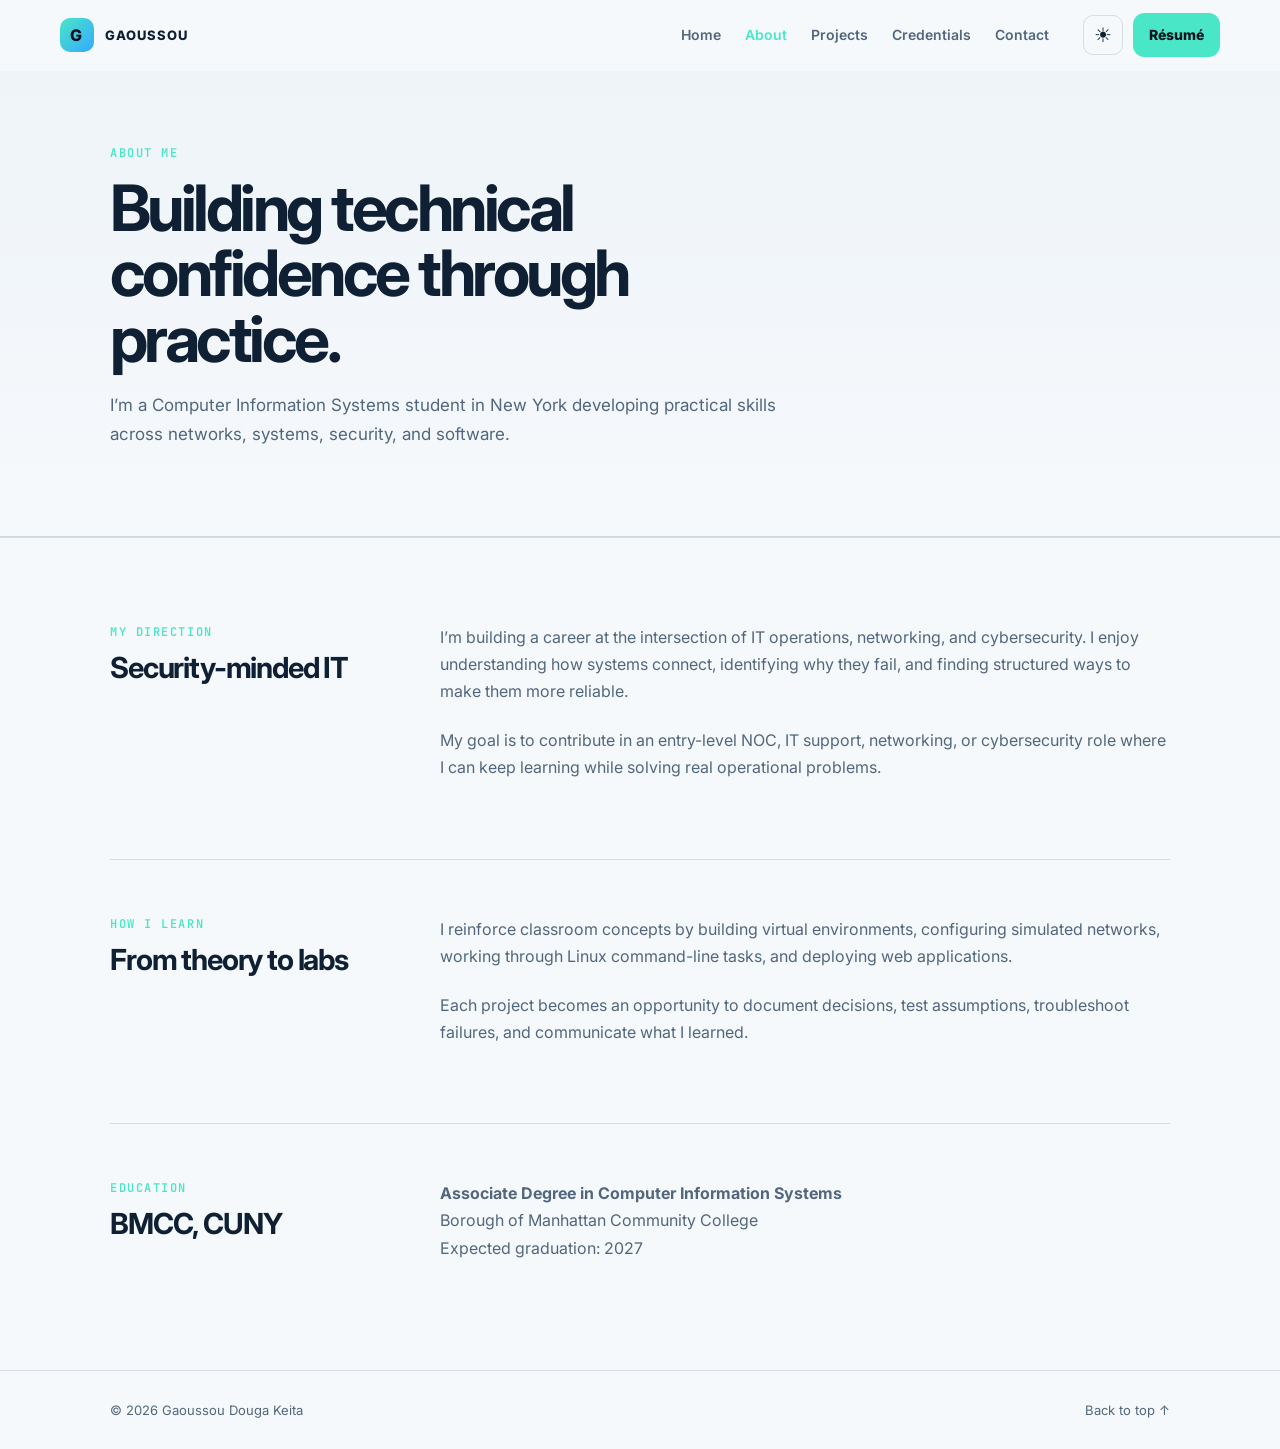
==== about.html @ 021701f7 "Build responsive portfolio with editable content" ====
<!doctype html><html lang="en"><head><meta charset="utf-8"><meta name="viewport" content="width=device-width,initial-scale=1"><meta name="description" content="Learn about Gaoussou Douga Keita's path in networking, cybersecurity, Linux, and IT."><title>About | Gaoussou Douga Keita</title><link rel="preconnect" href="https://fonts.googleapis.com"><link rel="preconnect" href="https://fonts.gstatic.com" crossorigin><link href="https://fonts.googleapis.com/css2?family=Inter:wght@400;500;600;700;800&family=JetBrains+Mono:wght@500;600&display=swap" rel="stylesheet"><link rel="stylesheet" href="Zerofade.css"><link rel="stylesheet" href="refinements.css"><link rel="stylesheet" href="multipage.css"><script src="Script.js" defer></script></head><body><a class="skip-link" href="#main-content">Skip to content</a>
<header class="site-header" id="top"><div class="nav-wrap"><a class="brand" href="index.html"><span class="brand-mark">G</span><span>Gaoussou</span></a><button class="nav-toggle" id="nav-toggle" type="button" aria-expanded="false" aria-controls="main-nav"><span class="sr-only">Open navigation</span><span></span><span></span><span></span></button><nav class="nav" id="main-nav" aria-label="Primary navigation"><a href="index.html">Home</a><a href="about.html" aria-current="page">About</a><a href="projects.html">Projects</a><a href="credentials.html">Credentials</a><a href="index.html#contact">Contact</a></nav><div class="nav-actions"><button class="icon-button" id="theme-toggle" type="button" aria-label="Switch theme">☾</button><a class="button button-small" href="resume.html">Résumé</a></div></div></header>
<main id="main-content"><section class="page-hero"><div class="shell reveal"><p class="section-kicker">About me</p><h1>Building technical confidence through practice.</h1><p>I’m a Computer Information Systems student in New York developing practical skills across networks, systems, security, and software.</p></div></section><section class="section"><div class="shell content-stack reveal"><article class="content-row"><div><p class="section-kicker">My direction</p><h2>Security-minded IT</h2></div><div class="prose"><p>I’m building a career at the intersection of IT operations, networking, and cybersecurity. I enjoy understanding how systems connect, identifying why they fail, and finding structured ways to make them more reliable.</p><p>My goal is to contribute in an entry-level NOC, IT support, networking, or cybersecurity role where I can keep learning while solving real operational problems.</p></div></article><article class="content-row"><div><p class="section-kicker">How I learn</p><h2>From theory to labs</h2></div><div class="prose"><p>I reinforce classroom concepts by building virtual environments, configuring simulated networks, working through Linux command-line tasks, and deploying web applications.</p><p>Each project becomes an opportunity to document decisions, test assumptions, troubleshoot failures, and communicate what I learned.</p></div></article><article class="content-row"><div><p class="section-kicker">Education</p><h2>BMCC, CUNY</h2></div><div class="prose"><p><strong>Associate Degree in Computer Information Systems</strong><br>Borough of Manhattan Community College<br>Expected graduation: 2027</p></div></article></div></section></main><footer><div class="shell"><p>© <span id="year">2026</span> Gaoussou Douga Keita</p><a href="#top">Back to top ↑</a></div></footer></body></html>
---- Zerofade.css ----
:root{--bg:#07111f;--bg2:#0b1728;--panel:#0f1e31;--text:#e9f0f7;--muted:#9aabc0;--line:rgba(160,190,215,.16);--accent:#49e6c7;--accent2:#35a9ff;--shadow:0 24px 70px rgba(0,0,0,.28);--radius:20px;color-scheme:dark}*{box-sizing:border-box}html{scroll-behavior:smooth;scroll-padding-top:90px}body{margin:0;background:var(--bg);color:var(--text);font:400 16px/1.7 Inter,system-ui,sans-serif;-webkit-font-smoothing:antialiased}body.light{--bg:#f6f9fc;--bg2:#edf3f8;--panel:#fff;--text:#102034;--muted:#52677d;--line:rgba(20,60,90,.14);--shadow:0 24px 70px rgba(26,57,88,.12);color-scheme:light}a{color:inherit}img{max-width:100%;display:block}button,a{-webkit-tap-highlight-color:transparent}.shell{width:min(1160px,calc(100% - 40px));margin:auto}.sr-only{position:absolute;width:1px;height:1px;padding:0;margin:-1px;overflow:hidden;clip:rect(0,0,0,0);white-space:nowrap;border:0}.skip-link{position:fixed;left:16px;top:-80px;background:var(--accent);color:#07111f;padding:10px 16px;z-index:1000;font-weight:800;text-decoration:none;border-radius:8px}.skip-link:focus{top:16px}.site-header{position:fixed;inset:0 0 auto;z-index:100;background:rgba(7,17,31,.8);border-bottom:1px solid transparent;backdrop-filter:blur(16px);transition:.25s}.light .site-header{background:rgba(246,249,252,.85)}.site-header.scrolled{border-color:var(--line)}.nav-wrap{width:min(1240px,calc(100% - 40px));height:76px;margin:auto;display:flex;align-items:center;gap:34px}.brand{display:flex;align-items:center;gap:11px;text-decoration:none;font-weight:800;text-transform:uppercase;letter-spacing:.08em;font-size:13px}.brand-mark{display:grid;place-items:center;width:34px;height:34px;background:linear-gradient(135deg,var(--accent),var(--accent2));color:#06111d;border-radius:10px;font:800 16px Inter}.nav{display:flex;gap:28px;margin-left:auto}.nav a{color:var(--muted);font-size:14px;font-weight:600;text-decoration:none;transition:.2s}.nav a:hover,.nav a:focus-visible{color:var(--accent)}.nav-actions{display:flex;align-items:center;gap:10px}.icon-button{width:40px;height:40px;border:1px solid var(--line);border-radius:10px;background:transparent;color:var(--text);font-size:20px;cursor:pointer}.button{display:inline-flex;align-items:center;justify-content:center;gap:10px;border:1px solid var(--accent);border-radius:11px;padding:13px 20px;background:var(--accent);color:#06131e;text-decoration:none;font-weight:800;font-size:14px;transition:transform .2s,box-shadow .2s}.button:hover{transform:translateY(-2px);box-shadow:0 12px 32px rgba(73,230,199,.2)}.button-small{padding:9px 15px}.button-ghost{background:transparent;color:var(--text);border-color:var(--line)}.nav-toggle{display:none;border:0;background:none;padding:8px;cursor:pointer}.nav-toggle>span:not(.sr-only){display:block;width:23px;height:2px;margin:5px;background:var(--text);transition:.2s}.hero{position:relative;overflow:hidden;padding:150px 0 90px;min-height:760px;display:flex;align-items:center}.hero-glow{position:absolute;width:700px;height:700px;right:-220px;top:-200px;background:radial-gradient(circle,rgba(53,169,255,.14),transparent 68%);pointer-events:none}.hero-grid{display:grid;grid-template-columns:1.1fr .9fr;align-items:center;gap:80px}.eyebrow,.section-kicker,.project-number{font:600 12px JetBrains Mono,monospace;text-transform:uppercase;letter-spacing:.13em;color:var(--accent)}.status-dot{display:inline-block;width:8px;height:8px;margin-right:8px;background:var(--accent);border-radius:50%;box-shadow:0 0 0 6px rgba(73,230,199,.1)}h1,h2,h3,p{margin-top:0}h1{font-size:clamp(48px,6.3vw,82px);line-height:1.02;letter-spacing:-.055em;margin:24px 0 28px;max-width:850px}h1 span{color:transparent;background:linear-gradient(100deg,var(--accent),var(--accent2));background-clip:text;-webkit-background-clip:text}h2{font-size:clamp(34px,4vw,54px);line-height:1.08;letter-spacing:-.04em;margin:10px 0 30px}h3{font-size:22px;line-height:1.25}.hero-lead{font-size:18px;color:var(--muted);max-width:680px}.button-row{display:flex;gap:12px;margin-top:34px}.quick-facts{display:flex;list-style:none;padding:28px 0 0;margin:38px 0 0;border-top:1px solid var(--line)}.quick-facts li{display:flex;flex-direction:column;min-width:145px}.quick-facts strong{font-size:18px}.quick-facts span{font-size:12px;color:var(--muted)}.hero-panel{position:relative;background:linear-gradient(145deg,rgba(15,30,49,.95),rgba(10,23,40,.8));border:1px solid var(--line);border-radius:var(--radius);box-shadow:var(--shadow);overflow:hidden;min-height:490px}.panel-top{height:48px;border-bottom:1px solid var(--line);display:flex;align-items:center;gap:7px;padding:0 16px}.panel-top span{width:9px;height:9px;border-radius:50%;background:#ff6b6b}.panel-top span:nth-child(2){background:#ffd166}.panel-top span:nth-child(3){background:var(--accent)}.panel-top code{margin-left:auto;color:var(--muted);font-size:11px}.terminal{padding:24px;font:500 12px/1.55 JetBrains Mono,monospace}.terminal p{margin-bottom:3px}.terminal b{color:var(--accent)}.terminal .output{color:var(--muted);margin:0 0 14px 16px}.terminal .success{color:var(--accent);margin-left:16px}.profile-image-wrap{position:absolute;right:-10px;bottom:-90px;width:64%;opacity:.74;mask-image:linear-gradient(to bottom,#000 65%,transparent 96%)}.section{padding:110px 0;border-top:1px solid var(--line)}.section-alt{background:var(--bg2)}.two-column{display:grid;grid-template-columns:.9fr 1.1fr;gap:100px}.prose{color:var(--muted);font-size:18px;padding-top:36px}.prose p{margin-bottom:22px}.skills-grid{display:grid;grid-template-columns:repeat(3,1fr);gap:18px;margin-top:50px}.skill-card,.project-card{background:var(--panel);border:1px solid var(--line);border-radius:var(--radius);transition:transform .25s,border-color .25s}.skill-card{padding:28px;min-height:300px}.skill-card:hover,.project-card:hover{transform:translateY(-5px);border-color:rgba(73,230,199,.45)}.skill-card>span{font:600 12px JetBrains Mono;color:var(--accent)}.skill-card h3{margin:50px 0 14px}.skill-card p,.project-card p,.section-heading>p,.section-note{color:var(--muted)}.tags{display:flex;gap:7px;flex-wrap:wrap;margin-top:25px}.tags em{font-style:normal;font-size:11px;font-weight:600;color:var(--muted);padding:5px 9px;border:1px solid var(--line);border-radius:99px}.section-heading{display:flex;justify-content:space-between;align-items:end;gap:60px}.section-heading>p{max-width:370px}.projects-grid{display:grid;grid-template-columns:repeat(2,1fr);gap:18px;margin-top:45px}.project-card{overflow:hidden}.project-card.featured{grid-column:1/-1;display:grid;grid-template-columns:1.05fr .95fr}.project-visual{min-height:390px;overflow:hidden}.project-visual img{width:100%;height:100%;object-fit:cover;filter:saturate(.72) contrast(1.04);transition:transform .5s}.project-card:hover .project-visual img{transform:scale(1.025)}.project-body{padding:34px}.featured .project-body{padding:48px}.project-body h3{font-size:27px;margin:10px 0 15px}.text-link{display:inline-block;margin-top:28px;color:var(--accent);font-weight:700;text-decoration:none}.credential{display:flex;align-items:center;justify-content:space-between;background:var(--panel);border:1px solid var(--line);border-radius:16px;padding:25px 28px;max-width:850px;margin-top:42px}.credential>div{display:flex;align-items:center;gap:20px}.credential h3,.credential p{margin:0}.credential p{color:var(--muted);font-size:14px}.credential-icon{display:grid;place-items:center;width:50px;height:50px;border-radius:50%;background:rgba(73,230,199,.1);color:var(--accent);font-size:26px}.status{font-size:12px;font-weight:800;color:#ffd166;padding:7px 11px;border:1px solid rgba(255,209,102,.3);border-radius:99px}.section-note{margin-top:18px;font-size:13px}.contact-section{background:linear-gradient(145deg,var(--bg2),var(--bg))}.contact-grid{display:grid;grid-template-columns:.8fr 1.2fr;gap:100px}.contact-grid>div>p:last-child{color:var(--muted);font-size:18px}.contact-links a{display:grid;grid-template-columns:90px 1fr auto;align-items:center;gap:20px;padding:24px 4px;border-bottom:1px solid var(--line);text-decoration:none;transition:.2s}.contact-links a:hover{color:var(--accent);padding-left:10px}.contact-links span{font-size:12px;text-transform:uppercase;letter-spacing:.1em;color:var(--muted)}.contact-links strong{font-size:15px;overflow-wrap:anywhere}footer{padding:28px 0;border-top:1px solid var(--line);color:var(--muted);font-size:13px}footer .shell{display:flex;justify-content:space-between}footer p{margin:0}footer a{text-decoration:none}.reveal{opacity:0;transform:translateY(18px);transition:opacity .65s,transform .65s}.reveal.visible{opacity:1;transform:none}:focus-visible{outline:3px solid var(--accent);outline-offset:3px}@media(max-width:900px){.nav-toggle{display:block;margin-left:auto}.nav{display:none;position:absolute;top:76px;left:20px;right:20px;padding:20px;background:var(--panel);border:1px solid var(--line);border-radius:14px;box-shadow:var(--shadow);flex-direction:column;gap:6px}.nav.open{display:flex}.nav a{padding:10px}.nav-actions .button{display:none}.hero{padding-top:125px}.hero-grid,.two-column,.contact-grid{grid-template-columns:1fr;gap:45px}.hero-panel{min-height:440px}.skills-grid{grid-template-columns:1fr}.skill-card{min-height:auto}.skill-card h3{margin-top:25px}.section-heading{display:block}.projects-grid{grid-template-columns:1fr}.project-card.featured{grid-column:auto;grid-template-columns:1fr}.project-visual{min-height:280px}.section{padding:80px 0}}@media(max-width:560px){.shell,.nav-wrap{width:min(100% - 28px,1160px)}.nav-actions{display:none}.hero{min-height:auto;padding-bottom:65px}h1{font-size:44px}.hero-grid{gap:45px}.hero-panel{min-height:390px}.terminal{padding:18px}.quick-facts{display:grid;grid-template-columns:repeat(2,1fr);gap:18px}.quick-facts li{min-width:0}.button-row{flex-direction:column}.section{padding:68px 0}.two-column,.contact-grid{gap:20px}.prose{padding-top:0}.project-body,.featured .project-body{padding:26px}.credential{align-items:flex-start;gap:12px}.credential>div{align-items:flex-start}.status{white-space:nowrap}.contact-links a{grid-template-columns:70px 1fr auto;gap:10px}footer .shell{gap:15px;flex-direction:column}}@media(prefers-reduced-motion:reduce){html{scroll-behavior:auto}*,*:before,*:after{animation:none!important;transition:none!important}.reveal{opacity:1;transform:none}}
---- refinements.css ----
/* Scale and content refinements layered over the core visual system. */
.shell{width:min(1060px,calc(100% - 48px))}
.nav-wrap{width:min(1160px,calc(100% - 48px));height:70px}
.nav{gap:24px}
.hero{min-height:650px;padding:125px 0 72px}
.hero-grid{grid-template-columns:1.18fr .82fr;gap:64px}
h1{font-size:clamp(42px,5.2vw,68px);max-width:700px;margin:20px 0 24px}
h2{font-size:clamp(30px,3.5vw,45px);margin-bottom:24px}
.hero-lead{font-size:16px;max-width:610px}
.hero-panel{min-height:410px;max-width:410px;justify-self:end;width:100%}
.terminal{padding:20px;font-size:11px}
.profile-image-wrap{width:49%;right:12px;bottom:-64px;opacity:.68}
.quick-facts{padding-top:22px;margin-top:30px}
.section{padding:86px 0}
.two-column,.contact-grid{gap:72px}
.prose,.contact-grid>div>p:last-child{font-size:16px}
.skills-grid,.projects-grid{margin-top:36px}
.skill-card{padding:25px;min-height:260px}
.skill-card h3{margin-top:36px}
.project-visual{min-height:320px}
.project-body{padding:28px}
.featured .project-body{padding:38px}
.projects-grid{grid-template-columns:repeat(2,minmax(0,1fr))}
.credentials-grid{display:grid;gap:14px;margin-top:36px;max-width:900px}
.credentials-grid .credential{margin-top:0;max-width:none}
.credential-complete{display:grid;grid-template-columns:185px 1fr auto;align-items:center;gap:24px}
.certificate-preview{display:block;overflow:hidden;border:1px solid var(--line);border-radius:10px;background:#fff}
.certificate-preview img{width:100%;aspect-ratio:4/3;object-fit:cover;transition:transform .25s}
.certificate-preview:hover img{transform:scale(1.025)}
.credential-copy h3{margin:4px 0 5px;font-size:18px}
.credential-copy>p:not(.credential-type){margin:0;color:var(--muted);font-size:13px}
.credential-copy .text-link{margin-top:10px;font-size:12px}
.credential-type{margin:0;color:var(--accent);font:600 10px JetBrains Mono,monospace;text-transform:uppercase;letter-spacing:.08em}
.status.complete{color:var(--accent);border-color:rgba(73,230,199,.32)}
@media(max-width:900px){.nav{top:70px}.hero-grid{grid-template-columns:1fr}.hero-copy{max-width:720px}.hero-panel{justify-self:start;max-width:470px}.two-column,.contact-grid{gap:32px}.section{padding:72px 0}.credential-complete{grid-template-columns:155px 1fr}.credential-complete>.status{grid-column:2}}
@media(max-width:560px){.shell,.nav-wrap{width:min(100% - 36px,1060px)}.hero{padding-top:105px}.hero-grid{gap:32px}h1{font-size:38px}.hero-panel{min-height:345px}.profile-image-wrap{width:45%;bottom:-50px}.section{padding:58px 0}.project-visual{min-height:220px}.projects-grid{grid-template-columns:1fr}.credential-complete{display:grid;grid-template-columns:1fr}.certificate-preview{max-width:240px}.credential-complete>.status{grid-column:1}.credential{padding:21px}.contact-links a{padding-block:19px}}
---- multipage.css ----
.page-hero{padding:145px 0 70px;border-bottom:1px solid var(--line);background:linear-gradient(180deg,var(--bg2),var(--bg))}
.page-hero .shell{max-width:900px;margin-left:max(24px,calc((100% - 1060px)/2))}
.page-hero h1{font-size:clamp(40px,5vw,64px);margin:14px 0 20px}
.page-hero p:last-child{max-width:680px;color:var(--muted);font-size:17px}
.overview-grid{display:grid;grid-template-columns:repeat(3,minmax(0,1fr));gap:16px;margin-top:36px}
.overview-card{display:flex;flex-direction:column;min-height:235px;padding:26px;background:var(--panel);border:1px solid var(--line);border-radius:var(--radius);text-decoration:none;transition:.25s}
.overview-card:hover{transform:translateY(-4px);border-color:rgba(73,230,199,.45)}
.overview-card h3{margin:24px 0 10px}.overview-card p{color:var(--muted);font-size:14px}.overview-card b{margin-top:auto;color:var(--accent);font-size:13px}
.content-stack{display:grid;gap:56px}.content-row{display:grid;grid-template-columns:260px 1fr;gap:70px;padding-bottom:55px;border-bottom:1px solid var(--line)}
.content-row:last-child{border:0;padding-bottom:0}.content-row h2{font-size:29px}.content-row .prose{padding:0;font-size:16px}
.project-detail{display:grid;grid-template-columns:.9fr 1.1fr;gap:0;overflow:hidden;background:var(--panel);border:1px solid var(--line);border-radius:var(--radius)}
.project-detail+.project-detail{margin-top:22px}.project-detail-media{min-height:300px;background:var(--bg2)}.project-detail-media img{width:100%;height:100%;object-fit:cover}.project-detail-copy{padding:38px}.project-detail-copy h2{font-size:30px;margin:8px 0 15px}.project-detail-copy>p{color:var(--muted)}
.detail-list{padding-left:18px;color:var(--muted)}.detail-list li{margin-bottom:8px}
.credentials-page-grid{display:grid;grid-template-columns:repeat(2,minmax(280px,360px));gap:22px;align-items:start}
.credential-page-card{display:flex;flex-direction:column;gap:18px;aspect-ratio:1/1;width:100%;padding:22px;background:var(--panel);border:1px solid var(--line);border-radius:18px;overflow:hidden}
.credential-page-card>a:first-child{display:block;height:160px;flex:0 0 160px;overflow:hidden;border:1px solid var(--line);border-radius:11px;background:#fff}
.credential-page-card img{width:100%;height:100%;object-fit:cover;border-radius:10px;transition:transform .25s}.credential-page-card>a:first-child:hover img{transform:scale(1.03)}.credential-page-card h2{font-size:21px;margin:5px 0 8px}.credential-page-card p{color:var(--muted);font-size:12px;line-height:1.5}.credential-page-card .button{padding:7px 11px;font-size:10px;margin-top:1px}.credential-progress{justify-content:center}.credential-progress .credential-icon{width:72px;height:72px;font-size:34px;margin-bottom:8px}
.compact-contact{display:flex;align-items:center;justify-content:space-between;gap:30px;padding:34px;border:1px solid var(--line);background:var(--panel);border-radius:var(--radius)}.compact-contact h2{font-size:30px;margin:0}.compact-contact p{color:var(--muted);margin:7px 0 0}
.nav a[aria-current="page"]{color:var(--accent)}
.certificate-trigger{display:block;height:160px;flex:0 0 160px;padding:0;overflow:hidden;border:1px solid var(--line);border-radius:11px;background:#fff;cursor:zoom-in}.certificate-trigger img{width:100%;height:100%;object-fit:cover;transition:transform .25s}.certificate-trigger:hover img{transform:scale(1.03)}
.project-page-grid{display:grid;grid-template-columns:repeat(3,minmax(0,1fr));gap:20px;align-items:start}.project-square{display:flex;flex-direction:column;min-width:0;aspect-ratio:4/5;overflow:hidden;background:var(--panel);border:1px solid var(--line);border-radius:18px;transition:.25s}.project-square:hover{transform:translateY(-4px);border-color:rgba(73,230,199,.45)}.project-square-media{height:38%;min-height:150px;overflow:hidden;background:var(--bg2)}.project-square-media img{width:100%;height:100%;object-fit:cover}.project-square-body{display:flex;flex:1;flex-direction:column;padding:22px}.project-square-body h2{font-size:22px;margin:5px 0 9px}.project-square-body>p:not(.project-number){color:var(--muted);font-size:12px;line-height:1.5}.project-square-body .tags{margin-top:auto}.project-square-body .text-link{margin-top:12px;font-size:12px}.project-placeholder{display:grid;place-content:center;text-align:center;background:radial-gradient(circle at 50% 120%,rgba(73,230,199,.18),transparent 55%),var(--bg2)}.project-placeholder span{color:var(--accent);font:800 35px JetBrains Mono}.project-placeholder code{display:block;margin-top:8px;color:var(--muted);font-size:10px}.network-visual{background:radial-gradient(circle at 50% 120%,rgba(53,169,255,.2),transparent 55%),var(--bg2)}
.media-dialog{width:min(920px,calc(100% - 40px));max-height:calc(100vh - 40px);padding:0;overflow:hidden;background:var(--panel);color:var(--text);border:1px solid var(--line);border-radius:18px;box-shadow:var(--shadow)}.media-dialog::backdrop{background:rgba(2,8,16,.82);backdrop-filter:blur(5px)}.dialog-bar,.dialog-actions{display:flex;align-items:center;justify-content:space-between;gap:20px;padding:16px 20px}.dialog-bar{border-bottom:1px solid var(--line)}.dialog-bar h2{font-size:18px;margin:2px 0}.dialog-close{width:38px;height:38px;flex:0 0 auto;border:1px solid var(--line);border-radius:50%;background:transparent;color:var(--text);font-size:25px;line-height:1;cursor:pointer}.dialog-media{background:#e9e7e1;overflow:auto;max-height:calc(100vh - 205px)}.dialog-media img{width:100%;height:auto}.dialog-actions{border-top:1px solid var(--line)}.dialog-actions p{margin:0;color:var(--muted);font-size:12px}
.content-loading,.content-error{grid-column:1/-1;color:var(--muted);padding:24px;border:1px dashed var(--line);border-radius:14px}.content-error{color:#ff9d9d}
@media(max-width:900px){.page-hero{padding:120px 0 58px}.page-hero .shell{margin:auto}.overview-grid{grid-template-columns:1fr}.overview-card{min-height:180px}.content-row{grid-template-columns:1fr;gap:12px}.project-detail{grid-template-columns:1fr}.project-detail-media{min-height:250px}.project-page-grid{grid-template-columns:repeat(2,minmax(0,1fr))}.compact-contact{align-items:flex-start;flex-direction:column}}
@media(max-width:700px){.credentials-page-grid{grid-template-columns:minmax(0,360px);justify-content:center}.project-page-grid{grid-template-columns:minmax(0,360px);justify-content:center}.dialog-actions{align-items:flex-start;flex-direction:column}}
@media(max-width:560px){.page-hero{padding:102px 0 46px}.page-hero h1{font-size:38px}.content-stack{gap:42px}.content-row{padding-bottom:40px}.project-detail-copy{padding:25px}.project-detail-media{min-height:205px}.credential-page-card{padding:20px}.compact-contact{padding:25px}}
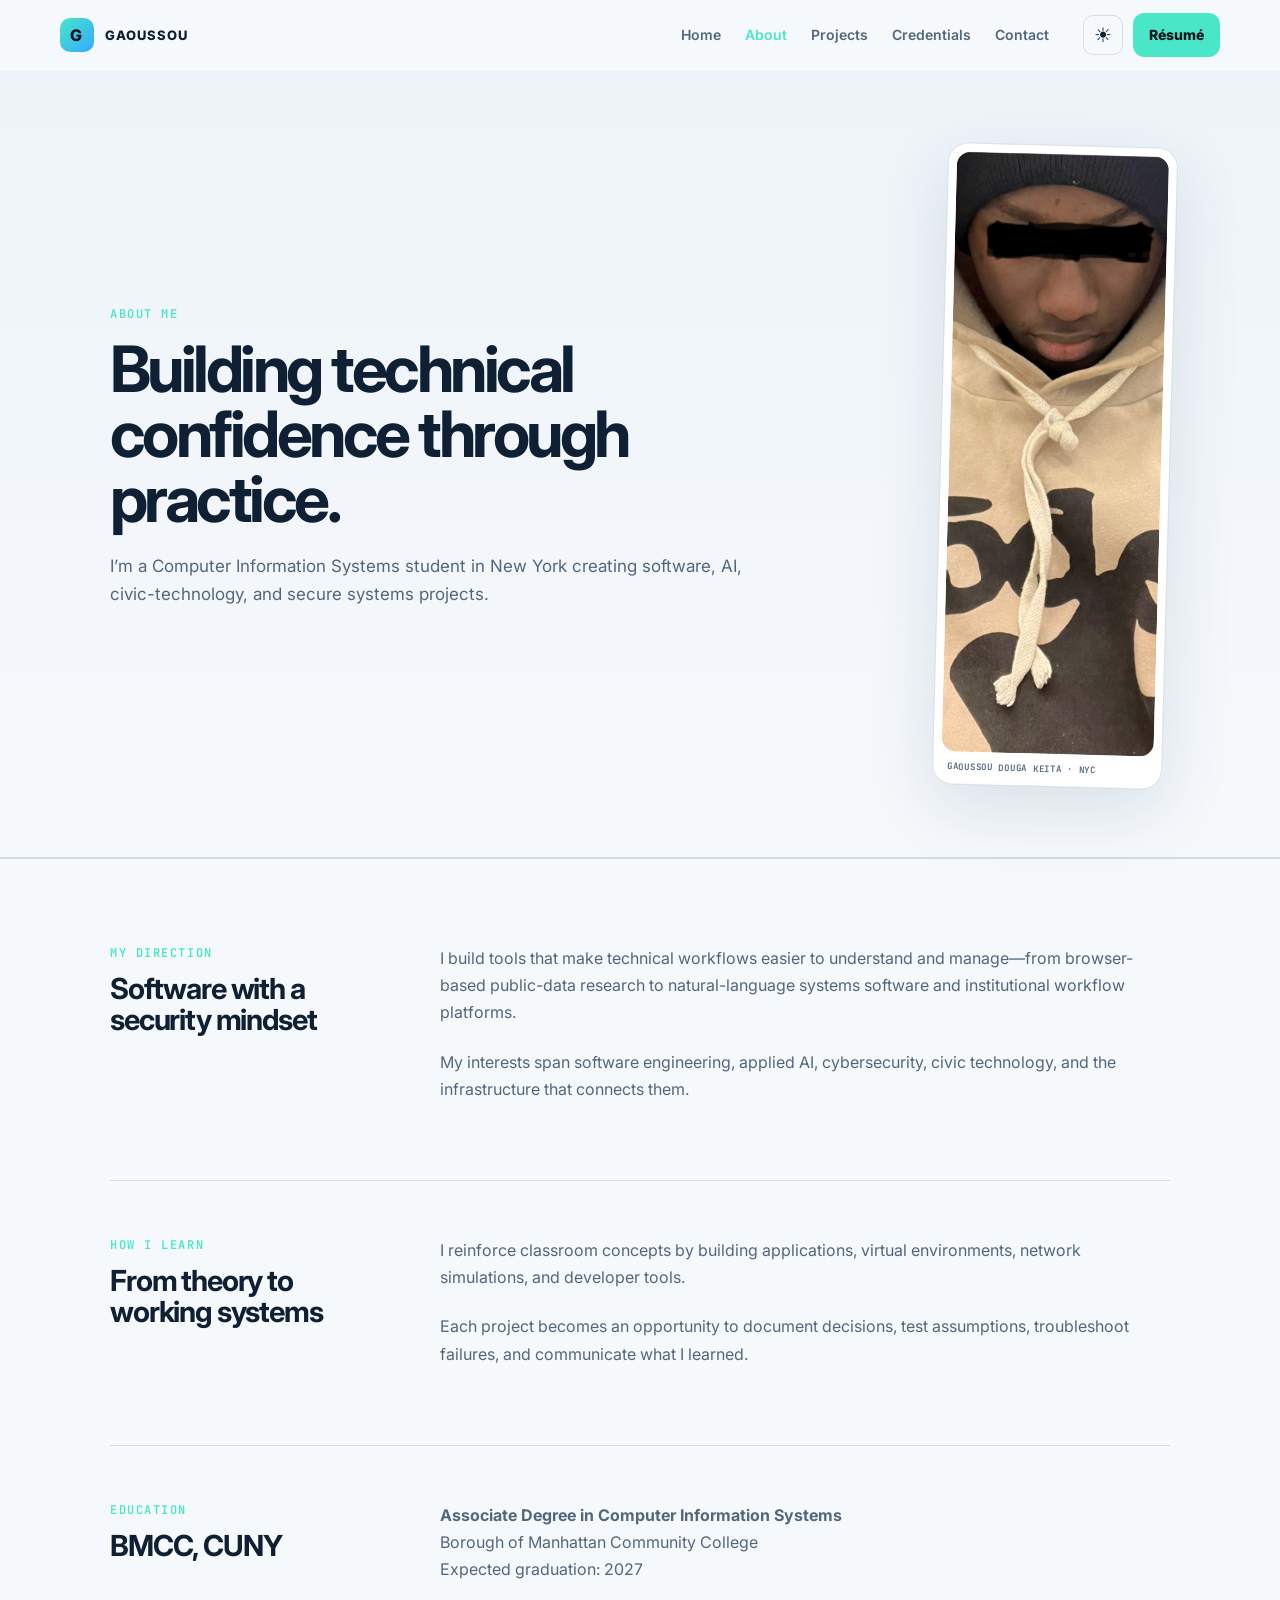
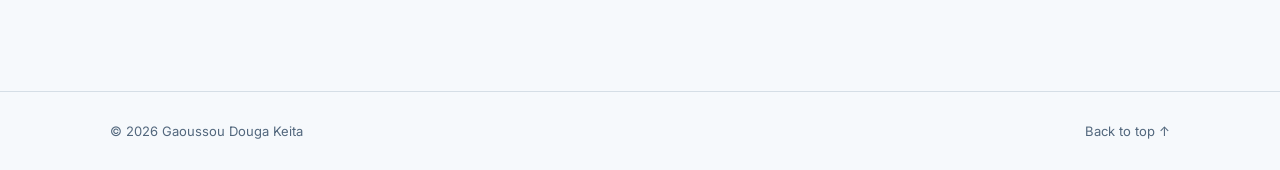
==== commit 7636409e: "Refine responsive portrait presentation" ====
--- a/about.html
+++ b/about.html
@@ -1,3 +1,3 @@
 <!doctype html><html lang="en"><head><meta charset="utf-8"><meta name="viewport" content="width=device-width,initial-scale=1"><meta name="description" content="Learn about Gaoussou Douga Keita's path in networking, cybersecurity, Linux, and IT."><title>About | Gaoussou Douga Keita</title><link rel="preconnect" href="https://fonts.googleapis.com"><link rel="preconnect" href="https://fonts.gstatic.com" crossorigin><link href="https://fonts.googleapis.com/css2?family=Inter:wght@400;500;600;700;800&family=JetBrains+Mono:wght@500;600&display=swap" rel="stylesheet"><link rel="stylesheet" href="Zerofade.css"><link rel="stylesheet" href="refinements.css"><link rel="stylesheet" href="multipage.css"><script src="Script.js" defer></script></head><body><a class="skip-link" href="#main-content">Skip to content</a>
 <header class="site-header" id="top"><div class="nav-wrap"><a class="brand" href="index.html"><span class="brand-mark">G</span><span>Gaoussou</span></a><button class="nav-toggle" id="nav-toggle" type="button" aria-expanded="false" aria-controls="main-nav"><span class="sr-only">Open navigation</span><span></span><span></span><span></span></button><nav class="nav" id="main-nav" aria-label="Primary navigation"><a href="index.html">Home</a><a href="about.html" aria-current="page">About</a><a href="projects.html">Projects</a><a href="credentials.html">Credentials</a><a href="index.html#contact">Contact</a></nav><div class="nav-actions"><button class="icon-button" id="theme-toggle" type="button" aria-label="Switch theme">☾</button><a class="button button-small" href="resume.html">Résumé</a></div></div></header>
-<main id="main-content"><section class="page-hero"><div class="shell reveal"><p class="section-kicker">About me</p><h1>Building technical confidence through practice.</h1><p>I’m a Computer Information Systems student in New York developing practical skills across networks, systems, security, and software.</p></div></section><section class="section"><div class="shell content-stack reveal"><article class="content-row"><div><p class="section-kicker">My direction</p><h2>Security-minded IT</h2></div><div class="prose"><p>I’m building a career at the intersection of IT operations, networking, and cybersecurity. I enjoy understanding how systems connect, identifying why they fail, and finding structured ways to make them more reliable.</p><p>My goal is to contribute in an entry-level NOC, IT support, networking, or cybersecurity role where I can keep learning while solving real operational problems.</p></div></article><article class="content-row"><div><p class="section-kicker">How I learn</p><h2>From theory to labs</h2></div><div class="prose"><p>I reinforce classroom concepts by building virtual environments, configuring simulated networks, working through Linux command-line tasks, and deploying web applications.</p><p>Each project becomes an opportunity to document decisions, test assumptions, troubleshoot failures, and communicate what I learned.</p></div></article><article class="content-row"><div><p class="section-kicker">Education</p><h2>BMCC, CUNY</h2></div><div class="prose"><p><strong>Associate Degree in Computer Information Systems</strong><br>Borough of Manhattan Community College<br>Expected graduation: 2027</p></div></article></div></section></main><footer><div class="shell"><p>© <span id="year">2026</span> Gaoussou Douga Keita</p><a href="#top">Back to top ↑</a></div></footer></body></html>
+<main id="main-content"><section class="page-hero about-hero"><div class="shell about-hero-grid reveal"><div><p class="section-kicker">About me</p><h1>Building technical confidence through practice.</h1><p>I’m a Computer Information Systems student in New York creating software, AI, civic-technology, and secure systems projects.</p></div><figure class="about-portrait"><img src="Zerofade no background.jpeg" alt="Portrait of Gaoussou Douga Keita" width="400" height="600"><figcaption>Gaoussou Douga Keita · NYC</figcaption></figure></div></section><section class="section"><div class="shell content-stack reveal"><article class="content-row"><div><p class="section-kicker">My direction</p><h2>Software with a security mindset</h2></div><div class="prose"><p>I build tools that make technical workflows easier to understand and manage—from browser-based public-data research to natural-language systems software and institutional workflow platforms.</p><p>My interests span software engineering, applied AI, cybersecurity, civic technology, and the infrastructure that connects them.</p></div></article><article class="content-row"><div><p class="section-kicker">How I learn</p><h2>From theory to working systems</h2></div><div class="prose"><p>I reinforce classroom concepts by building applications, virtual environments, network simulations, and developer tools.</p><p>Each project becomes an opportunity to document decisions, test assumptions, troubleshoot failures, and communicate what I learned.</p></div></article><article class="content-row"><div><p class="section-kicker">Education</p><h2>BMCC, CUNY</h2></div><div class="prose"><p><strong>Associate Degree in Computer Information Systems</strong><br>Borough of Manhattan Community College<br>Expected graduation: 2027</p></div></article></div></section></main><footer><div class="shell"><p>© <span id="year">2026</span> Gaoussou Douga Keita</p><a href="#top">Back to top ↑</a></div></footer></body></html>
--- a/refinements.css
+++ b/refinements.css
@@ -32,5 +32,6 @@
 .credential-copy .text-link{margin-top:10px;font-size:12px}
 .credential-type{margin:0;color:var(--accent);font:600 10px JetBrains Mono,monospace;text-transform:uppercase;letter-spacing:.08em}
 .status.complete{color:var(--accent);border-color:rgba(73,230,199,.32)}
-@media(max-width:900px){.nav{top:70px}.hero-grid{grid-template-columns:1fr}.hero-copy{max-width:720px}.hero-panel{justify-self:start;max-width:470px}.two-column,.contact-grid{gap:32px}.section{padding:72px 0}.credential-complete{grid-template-columns:155px 1fr}.credential-complete>.status{grid-column:2}}
-@media(max-width:560px){.shell,.nav-wrap{width:min(100% - 36px,1060px)}.hero{padding-top:105px}.hero-grid{gap:32px}h1{font-size:38px}.hero-panel{min-height:345px}.profile-image-wrap{width:45%;bottom:-50px}.section{padding:58px 0}.project-visual{min-height:220px}.projects-grid{grid-template-columns:1fr}.credential-complete{display:grid;grid-template-columns:1fr}.certificate-preview{max-width:240px}.credential-complete>.status{grid-column:1}.credential{padding:21px}.contact-links a{padding-block:19px}}
+.terminal-panel{min-height:390px}.terminal-panel .terminal{padding:27px 28px 12px}.terminal-panel .terminal p{margin-bottom:4px}.terminal-summary{display:flex;flex-wrap:wrap;gap:7px;padding:10px 28px 26px}.terminal-summary span{padding:6px 9px;border:1px solid var(--line);border-radius:999px;color:var(--muted);font:600 10px JetBrains Mono,monospace}.about-hero-grid{display:grid;grid-template-columns:1fr 230px;align-items:center;gap:70px;max-width:1060px!important;margin-left:auto!important}.about-portrait{margin:0;padding:8px;background:var(--panel);border:1px solid var(--line);border-radius:20px;box-shadow:var(--shadow);transform:rotate(1.5deg)}.about-portrait img{width:100%;aspect-ratio:4/5;object-fit:cover;object-position:50% 18%;border-radius:14px;filter:saturate(.88) contrast(1.04)}.about-portrait figcaption{padding:9px 6px 3px;color:var(--muted);font:600 9px JetBrains Mono,monospace;text-transform:uppercase;letter-spacing:.08em}
+@media(max-width:900px){.nav{top:70px}.hero-grid{grid-template-columns:1fr}.hero-copy{max-width:720px}.hero-panel{justify-self:start;max-width:470px}.two-column,.contact-grid{gap:32px}.section{padding:72px 0}.credential-complete{grid-template-columns:155px 1fr}.credential-complete>.status{grid-column:2}.about-hero-grid{grid-template-columns:1fr 190px;gap:38px}}
+@media(max-width:560px){.shell,.nav-wrap{width:min(100% - 36px,1060px)}.hero{padding-top:105px}.hero-grid{gap:32px}h1{font-size:38px}.hero-panel{min-height:340px}.terminal-panel .terminal{padding:21px 20px 8px}.terminal-summary{padding:8px 20px 20px}.section{padding:58px 0}.project-visual{min-height:220px}.projects-grid{grid-template-columns:1fr}.credential-complete{display:grid;grid-template-columns:1fr}.certificate-preview{max-width:240px}.credential-complete>.status{grid-column:1}.credential{padding:21px}.contact-links a{padding-block:19px}.about-hero-grid{grid-template-columns:1fr;gap:28px}.about-portrait{width:min(78%,260px);justify-self:center;transform:none;order:2}}
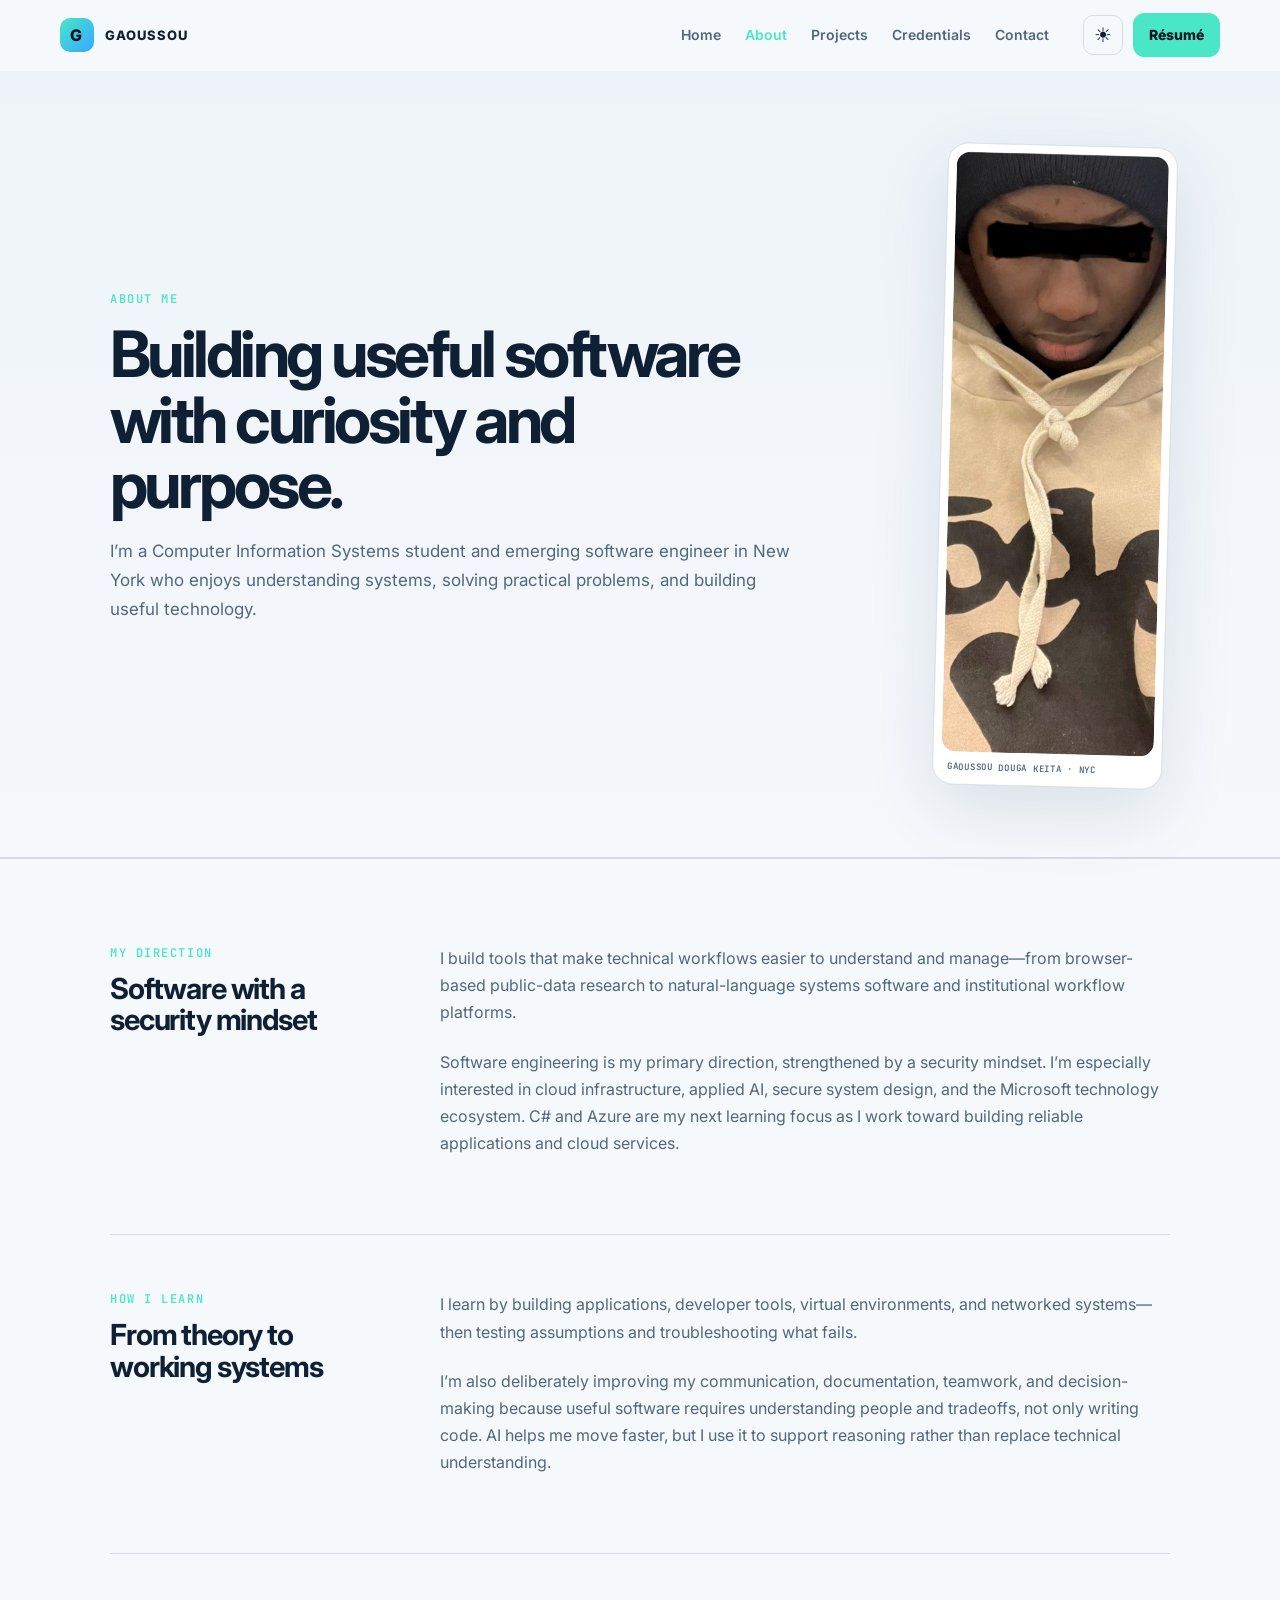
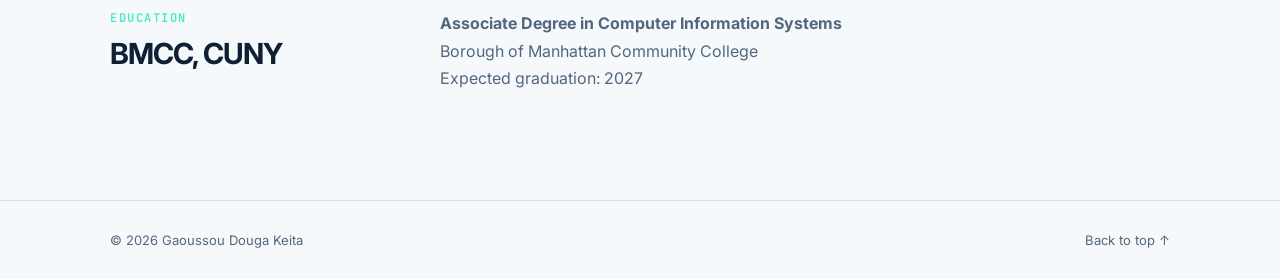
==== commit 78895dca: "Position profile around software engineering" ====
--- a/about.html
+++ b/about.html
@@ -1,3 +1,3 @@
-<!doctype html><html lang="en"><head><meta charset="utf-8"><meta name="viewport" content="width=device-width,initial-scale=1"><meta name="description" content="Learn about Gaoussou Douga Keita's path in networking, cybersecurity, Linux, and IT."><title>About | Gaoussou Douga Keita</title><link rel="preconnect" href="https://fonts.googleapis.com"><link rel="preconnect" href="https://fonts.gstatic.com" crossorigin><link href="https://fonts.googleapis.com/css2?family=Inter:wght@400;500;600;700;800&family=JetBrains+Mono:wght@500;600&display=swap" rel="stylesheet"><link rel="stylesheet" href="Zerofade.css"><link rel="stylesheet" href="refinements.css"><link rel="stylesheet" href="multipage.css"><script src="Script.js" defer></script></head><body><a class="skip-link" href="#main-content">Skip to content</a>
+<!doctype html><html lang="en"><head><meta charset="utf-8"><meta name="viewport" content="width=device-width,initial-scale=1"><meta name="description" content="Learn about Gaoussou Douga Keita's path in software engineering, cloud systems, applied AI, and cybersecurity."><title>About | Gaoussou Douga Keita</title><link rel="preconnect" href="https://fonts.googleapis.com"><link rel="preconnect" href="https://fonts.gstatic.com" crossorigin><link href="https://fonts.googleapis.com/css2?family=Inter:wght@400;500;600;700;800&family=JetBrains+Mono:wght@500;600&display=swap" rel="stylesheet"><link rel="stylesheet" href="Zerofade.css?v=07d5b0f"><link rel="stylesheet" href="refinements.css?v=07d5b0f"><link rel="stylesheet" href="multipage.css?v=07d5b0f"><script src="Script.js?v=07d5b0f" defer></script></head><body><a class="skip-link" href="#main-content">Skip to content</a>
 <header class="site-header" id="top"><div class="nav-wrap"><a class="brand" href="index.html"><span class="brand-mark">G</span><span>Gaoussou</span></a><button class="nav-toggle" id="nav-toggle" type="button" aria-expanded="false" aria-controls="main-nav"><span class="sr-only">Open navigation</span><span></span><span></span><span></span></button><nav class="nav" id="main-nav" aria-label="Primary navigation"><a href="index.html">Home</a><a href="about.html" aria-current="page">About</a><a href="projects.html">Projects</a><a href="credentials.html">Credentials</a><a href="index.html#contact">Contact</a></nav><div class="nav-actions"><button class="icon-button" id="theme-toggle" type="button" aria-label="Switch theme">☾</button><a class="button button-small" href="resume.html">Résumé</a></div></div></header>
-<main id="main-content"><section class="page-hero about-hero"><div class="shell about-hero-grid reveal"><div><p class="section-kicker">About me</p><h1>Building technical confidence through practice.</h1><p>I’m a Computer Information Systems student in New York creating software, AI, civic-technology, and secure systems projects.</p></div><figure class="about-portrait"><img src="Zerofade no background.jpeg" alt="Portrait of Gaoussou Douga Keita" width="400" height="600"><figcaption>Gaoussou Douga Keita · NYC</figcaption></figure></div></section><section class="section"><div class="shell content-stack reveal"><article class="content-row"><div><p class="section-kicker">My direction</p><h2>Software with a security mindset</h2></div><div class="prose"><p>I build tools that make technical workflows easier to understand and manage—from browser-based public-data research to natural-language systems software and institutional workflow platforms.</p><p>My interests span software engineering, applied AI, cybersecurity, civic technology, and the infrastructure that connects them.</p></div></article><article class="content-row"><div><p class="section-kicker">How I learn</p><h2>From theory to working systems</h2></div><div class="prose"><p>I reinforce classroom concepts by building applications, virtual environments, network simulations, and developer tools.</p><p>Each project becomes an opportunity to document decisions, test assumptions, troubleshoot failures, and communicate what I learned.</p></div></article><article class="content-row"><div><p class="section-kicker">Education</p><h2>BMCC, CUNY</h2></div><div class="prose"><p><strong>Associate Degree in Computer Information Systems</strong><br>Borough of Manhattan Community College<br>Expected graduation: 2027</p></div></article></div></section></main><footer><div class="shell"><p>© <span id="year">2026</span> Gaoussou Douga Keita</p><a href="#top">Back to top ↑</a></div></footer></body></html>
+<main id="main-content"><section class="page-hero about-hero"><div class="shell about-hero-grid reveal"><div><p class="section-kicker">About me</p><h1>Building useful software with curiosity and purpose.</h1><p>I’m a Computer Information Systems student and emerging software engineer in New York who enjoys understanding systems, solving practical problems, and building useful technology.</p></div><figure class="about-portrait"><img src="Zerofade no background.jpeg" alt="Portrait of Gaoussou Douga Keita" width="400" height="600"><figcaption>Gaoussou Douga Keita · NYC</figcaption></figure></div></section><section class="section"><div class="shell content-stack reveal"><article class="content-row"><div><p class="section-kicker">My direction</p><h2>Software with a security mindset</h2></div><div class="prose"><p>I build tools that make technical workflows easier to understand and manage—from browser-based public-data research to natural-language systems software and institutional workflow platforms.</p><p>Software engineering is my primary direction, strengthened by a security mindset. I’m especially interested in cloud infrastructure, applied AI, secure system design, and the Microsoft technology ecosystem. C# and Azure are my next learning focus as I work toward building reliable applications and cloud services.</p></div></article><article class="content-row"><div><p class="section-kicker">How I learn</p><h2>From theory to working systems</h2></div><div class="prose"><p>I learn by building applications, developer tools, virtual environments, and networked systems—then testing assumptions and troubleshooting what fails.</p><p>I’m also deliberately improving my communication, documentation, teamwork, and decision-making because useful software requires understanding people and tradeoffs, not only writing code. AI helps me move faster, but I use it to support reasoning rather than replace technical understanding.</p></div></article><article class="content-row"><div><p class="section-kicker">Education</p><h2>BMCC, CUNY</h2></div><div class="prose"><p><strong>Associate Degree in Computer Information Systems</strong><br>Borough of Manhattan Community College<br>Expected graduation: 2027</p></div></article></div></section></main><footer><div class="shell"><p>© <span id="year">2026</span> Gaoussou Douga Keita</p><a href="#top">Back to top ↑</a></div></footer></body></html>
--- a/refinements.css
+++ b/refinements.css
@@ -32,6 +32,6 @@
 .credential-copy .text-link{margin-top:10px;font-size:12px}
 .credential-type{margin:0;color:var(--accent);font:600 10px JetBrains Mono,monospace;text-transform:uppercase;letter-spacing:.08em}
 .status.complete{color:var(--accent);border-color:rgba(73,230,199,.32)}
-.terminal-panel{min-height:390px}.terminal-panel .terminal{padding:27px 28px 12px}.terminal-panel .terminal p{margin-bottom:4px}.terminal-summary{display:flex;flex-wrap:wrap;gap:7px;padding:10px 28px 26px}.terminal-summary span{padding:6px 9px;border:1px solid var(--line);border-radius:999px;color:var(--muted);font:600 10px JetBrains Mono,monospace}.about-hero-grid{display:grid;grid-template-columns:1fr 230px;align-items:center;gap:70px;max-width:1060px!important;margin-left:auto!important}.about-portrait{margin:0;padding:8px;background:var(--panel);border:1px solid var(--line);border-radius:20px;box-shadow:var(--shadow);transform:rotate(1.5deg)}.about-portrait img{width:100%;aspect-ratio:4/5;object-fit:cover;object-position:50% 18%;border-radius:14px;filter:saturate(.88) contrast(1.04)}.about-portrait figcaption{padding:9px 6px 3px;color:var(--muted);font:600 9px JetBrains Mono,monospace;text-transform:uppercase;letter-spacing:.08em}
+.terminal-panel{min-height:390px;color:#e9f0f7}.terminal-panel .terminal{padding:27px 28px 12px;color:#e9f0f7}.terminal-panel .terminal p{margin-bottom:4px}.terminal-panel .terminal .output{color:#aebed0}.terminal-panel .panel-top code{color:#9aabc0}.terminal-summary{display:flex;flex-wrap:wrap;gap:7px;padding:10px 28px 26px}.terminal-summary span{padding:6px 9px;border:1px solid rgba(160,190,215,.22);border-radius:999px;color:#b8c6d5;font:600 10px JetBrains Mono,monospace}.about-hero-grid{display:grid;grid-template-columns:1fr 230px;align-items:center;gap:70px;max-width:1060px!important;margin-left:auto!important}.about-portrait{margin:0;padding:8px;background:var(--panel);border:1px solid var(--line);border-radius:20px;box-shadow:var(--shadow);transform:rotate(1.5deg)}.about-portrait img{width:100%;aspect-ratio:4/5;object-fit:cover;object-position:50% 18%;border-radius:14px;filter:saturate(.88) contrast(1.04)}.about-portrait figcaption{padding:9px 6px 3px;color:var(--muted);font:600 9px JetBrains Mono,monospace;text-transform:uppercase;letter-spacing:.08em}
 @media(max-width:900px){.nav{top:70px}.hero-grid{grid-template-columns:1fr}.hero-copy{max-width:720px}.hero-panel{justify-self:start;max-width:470px}.two-column,.contact-grid{gap:32px}.section{padding:72px 0}.credential-complete{grid-template-columns:155px 1fr}.credential-complete>.status{grid-column:2}.about-hero-grid{grid-template-columns:1fr 190px;gap:38px}}
 @media(max-width:560px){.shell,.nav-wrap{width:min(100% - 36px,1060px)}.hero{padding-top:105px}.hero-grid{gap:32px}h1{font-size:38px}.hero-panel{min-height:340px}.terminal-panel .terminal{padding:21px 20px 8px}.terminal-summary{padding:8px 20px 20px}.section{padding:58px 0}.project-visual{min-height:220px}.projects-grid{grid-template-columns:1fr}.credential-complete{display:grid;grid-template-columns:1fr}.certificate-preview{max-width:240px}.credential-complete>.status{grid-column:1}.credential{padding:21px}.contact-links a{padding-block:19px}.about-hero-grid{grid-template-columns:1fr;gap:28px}.about-portrait{width:min(78%,260px);justify-self:center;transform:none;order:2}}
--- a/multipage.css
+++ b/multipage.css
@@ -21,6 +21,7 @@
 .project-page-grid{display:grid;grid-template-columns:repeat(3,minmax(0,1fr));gap:20px;align-items:start}.project-square{display:flex;flex-direction:column;min-width:0;aspect-ratio:4/5;overflow:hidden;background:var(--panel);border:1px solid var(--line);border-radius:18px;transition:.25s}.project-square:hover{transform:translateY(-4px);border-color:rgba(73,230,199,.45)}.project-square-media{height:38%;min-height:150px;overflow:hidden;background:var(--bg2)}.project-square-media img{width:100%;height:100%;object-fit:cover}.project-square-body{display:flex;flex:1;flex-direction:column;padding:22px}.project-square-body h2{font-size:22px;margin:5px 0 9px}.project-square-body>p:not(.project-number){color:var(--muted);font-size:12px;line-height:1.5}.project-square-body .tags{margin-top:auto}.project-square-body .text-link{margin-top:12px;font-size:12px}.project-placeholder{display:grid;place-content:center;text-align:center;background:radial-gradient(circle at 50% 120%,rgba(73,230,199,.18),transparent 55%),var(--bg2)}.project-placeholder span{color:var(--accent);font:800 35px JetBrains Mono}.project-placeholder code{display:block;margin-top:8px;color:var(--muted);font-size:10px}.network-visual{background:radial-gradient(circle at 50% 120%,rgba(53,169,255,.2),transparent 55%),var(--bg2)}
 .media-dialog{width:min(920px,calc(100% - 40px));max-height:calc(100vh - 40px);padding:0;overflow:hidden;background:var(--panel);color:var(--text);border:1px solid var(--line);border-radius:18px;box-shadow:var(--shadow)}.media-dialog::backdrop{background:rgba(2,8,16,.82);backdrop-filter:blur(5px)}.dialog-bar,.dialog-actions{display:flex;align-items:center;justify-content:space-between;gap:20px;padding:16px 20px}.dialog-bar{border-bottom:1px solid var(--line)}.dialog-bar h2{font-size:18px;margin:2px 0}.dialog-close{width:38px;height:38px;flex:0 0 auto;border:1px solid var(--line);border-radius:50%;background:transparent;color:var(--text);font-size:25px;line-height:1;cursor:pointer}.dialog-media{background:#e9e7e1;overflow:auto;max-height:calc(100vh - 205px)}.dialog-media img{width:100%;height:auto}.dialog-actions{border-top:1px solid var(--line)}.dialog-actions p{margin:0;color:var(--muted);font-size:12px}
 .content-loading,.content-error{grid-column:1/-1;color:var(--muted);padding:24px;border:1px dashed var(--line);border-radius:14px}.content-error{color:#ff9d9d}
-@media(max-width:900px){.page-hero{padding:120px 0 58px}.page-hero .shell{margin:auto}.overview-grid{grid-template-columns:1fr}.overview-card{min-height:180px}.content-row{grid-template-columns:1fr;gap:12px}.project-detail{grid-template-columns:1fr}.project-detail-media{min-height:250px}.project-page-grid{grid-template-columns:repeat(2,minmax(0,1fr))}.compact-contact{align-items:flex-start;flex-direction:column}}
+.nav-mobile-actions{display:none}
+@media(max-width:900px){.page-hero{padding:120px 0 58px}.page-hero .shell{margin:auto}.overview-grid{grid-template-columns:1fr}.overview-card{min-height:180px}.content-row{grid-template-columns:1fr;gap:12px}.project-detail{grid-template-columns:1fr}.project-detail-media{min-height:250px}.project-page-grid{grid-template-columns:repeat(2,minmax(0,1fr))}.compact-contact{align-items:flex-start;flex-direction:column}.nav-mobile-actions{display:block;margin-top:8px;padding-top:14px;border-top:1px solid var(--line)}.nav-mobile-actions a{display:flex!important;align-items:center;justify-content:center;min-height:42px;padding:9px 12px;border:1px solid var(--accent);border-radius:9px;background:var(--accent);color:#06131e;font:700 12px Inter,sans-serif;text-decoration:none}.nav-actions{display:flex!important}.nav-actions .button{display:none!important}}
 @media(max-width:700px){.credentials-page-grid{grid-template-columns:minmax(0,360px);justify-content:center}.project-page-grid{grid-template-columns:minmax(0,360px);justify-content:center}.dialog-actions{align-items:flex-start;flex-direction:column}}
-@media(max-width:560px){.page-hero{padding:102px 0 46px}.page-hero h1{font-size:38px}.content-stack{gap:42px}.content-row{padding-bottom:40px}.project-detail-copy{padding:25px}.project-detail-media{min-height:205px}.credential-page-card{padding:20px}.compact-contact{padding:25px}}
+@media(max-width:560px){.page-hero{padding:102px 0 46px}.page-hero h1{font-size:38px}.content-stack{gap:42px}.content-row{padding-bottom:40px}.project-detail-copy{padding:25px}.project-detail-media{min-height:205px}.credential-page-card{padding:20px}.compact-contact{padding:25px}.nav-wrap{gap:12px}.nav-toggle{margin-left:auto}.nav-actions{gap:0!important}.nav-actions .icon-button{display:grid;place-items:center;width:38px;height:38px}}
